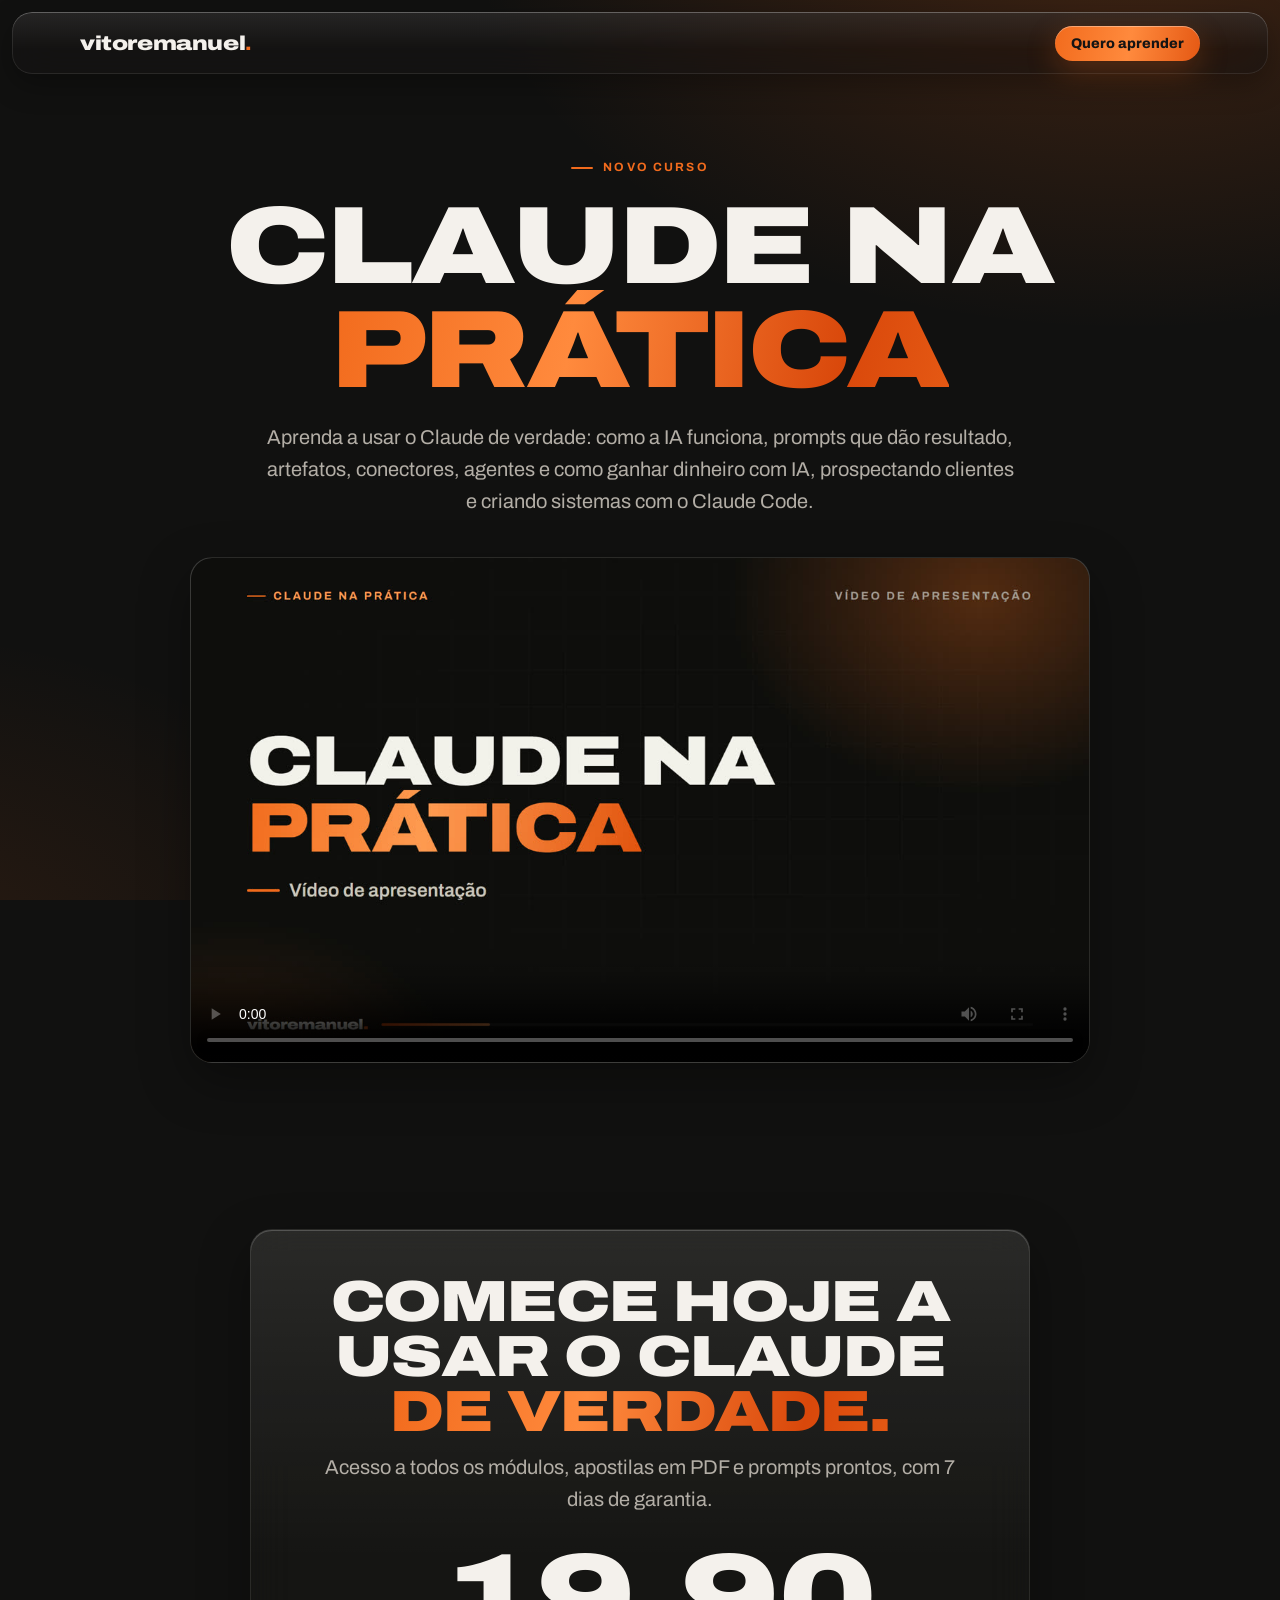
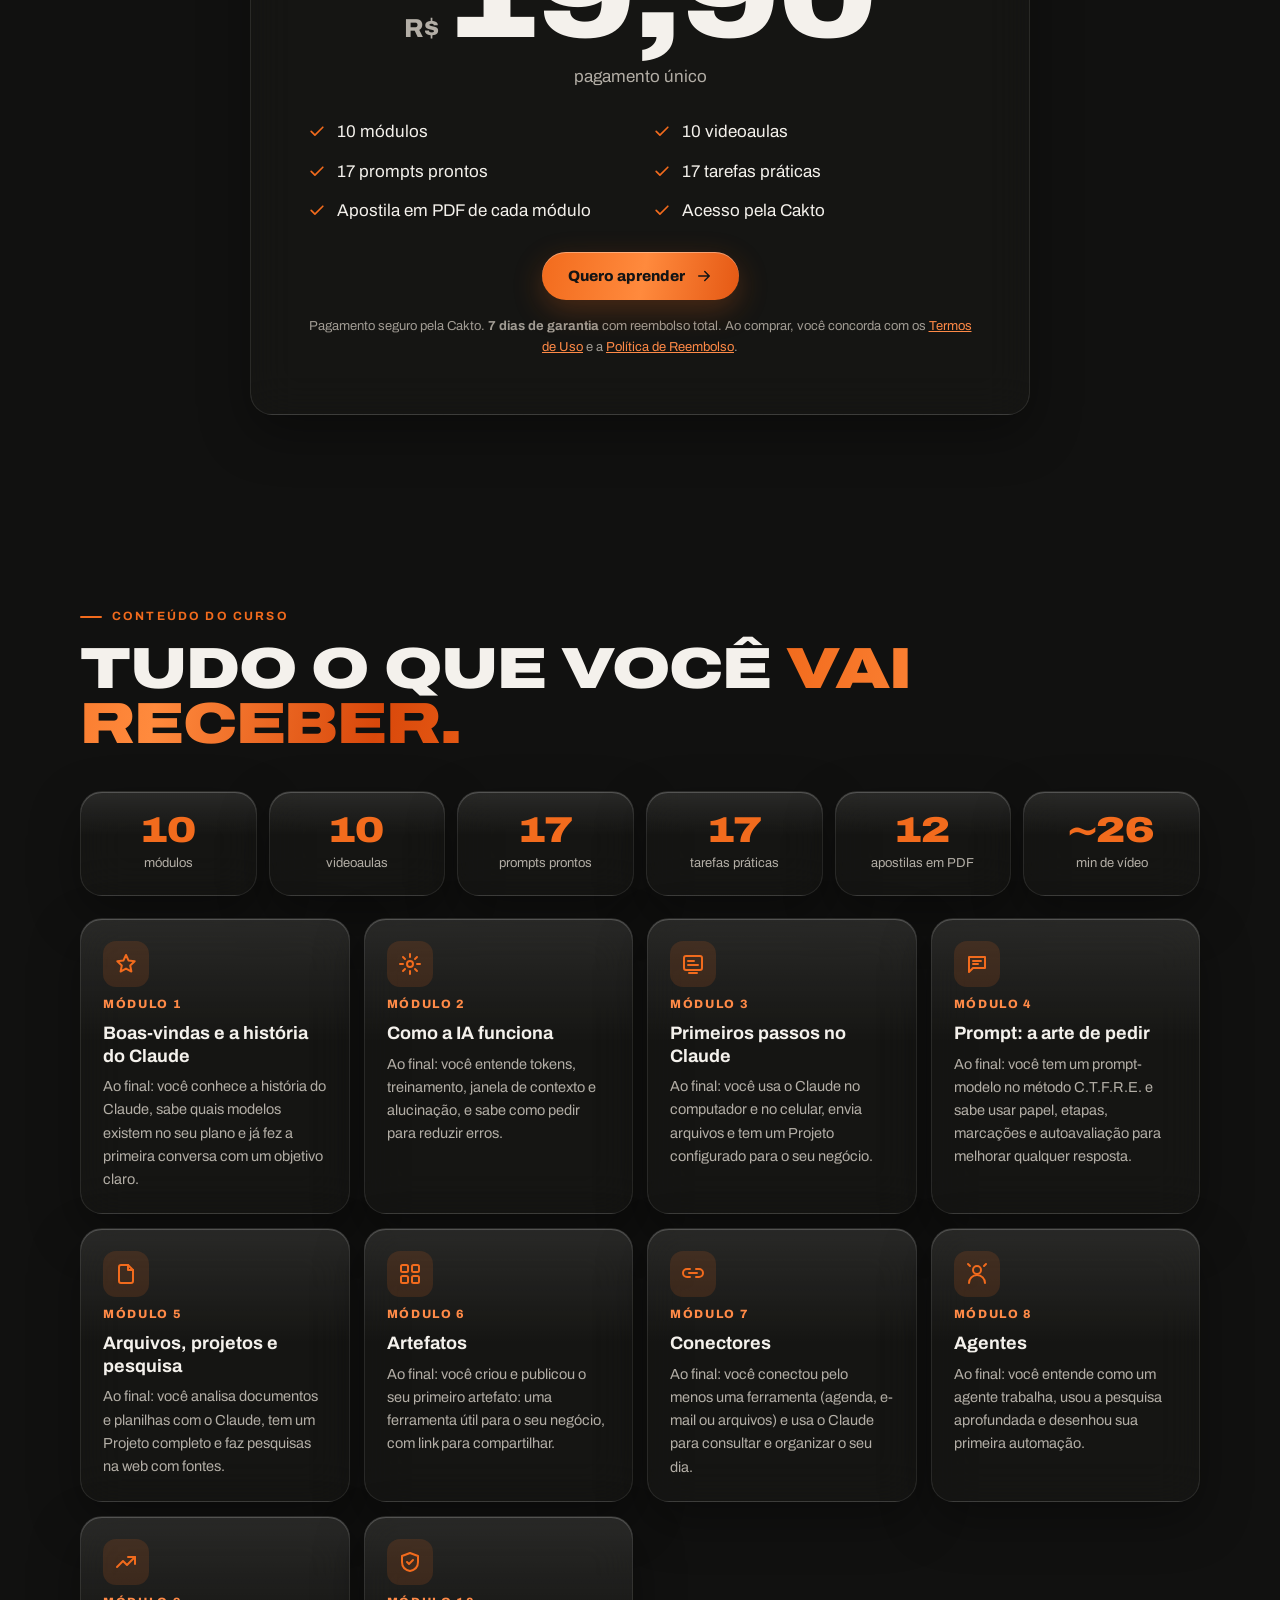
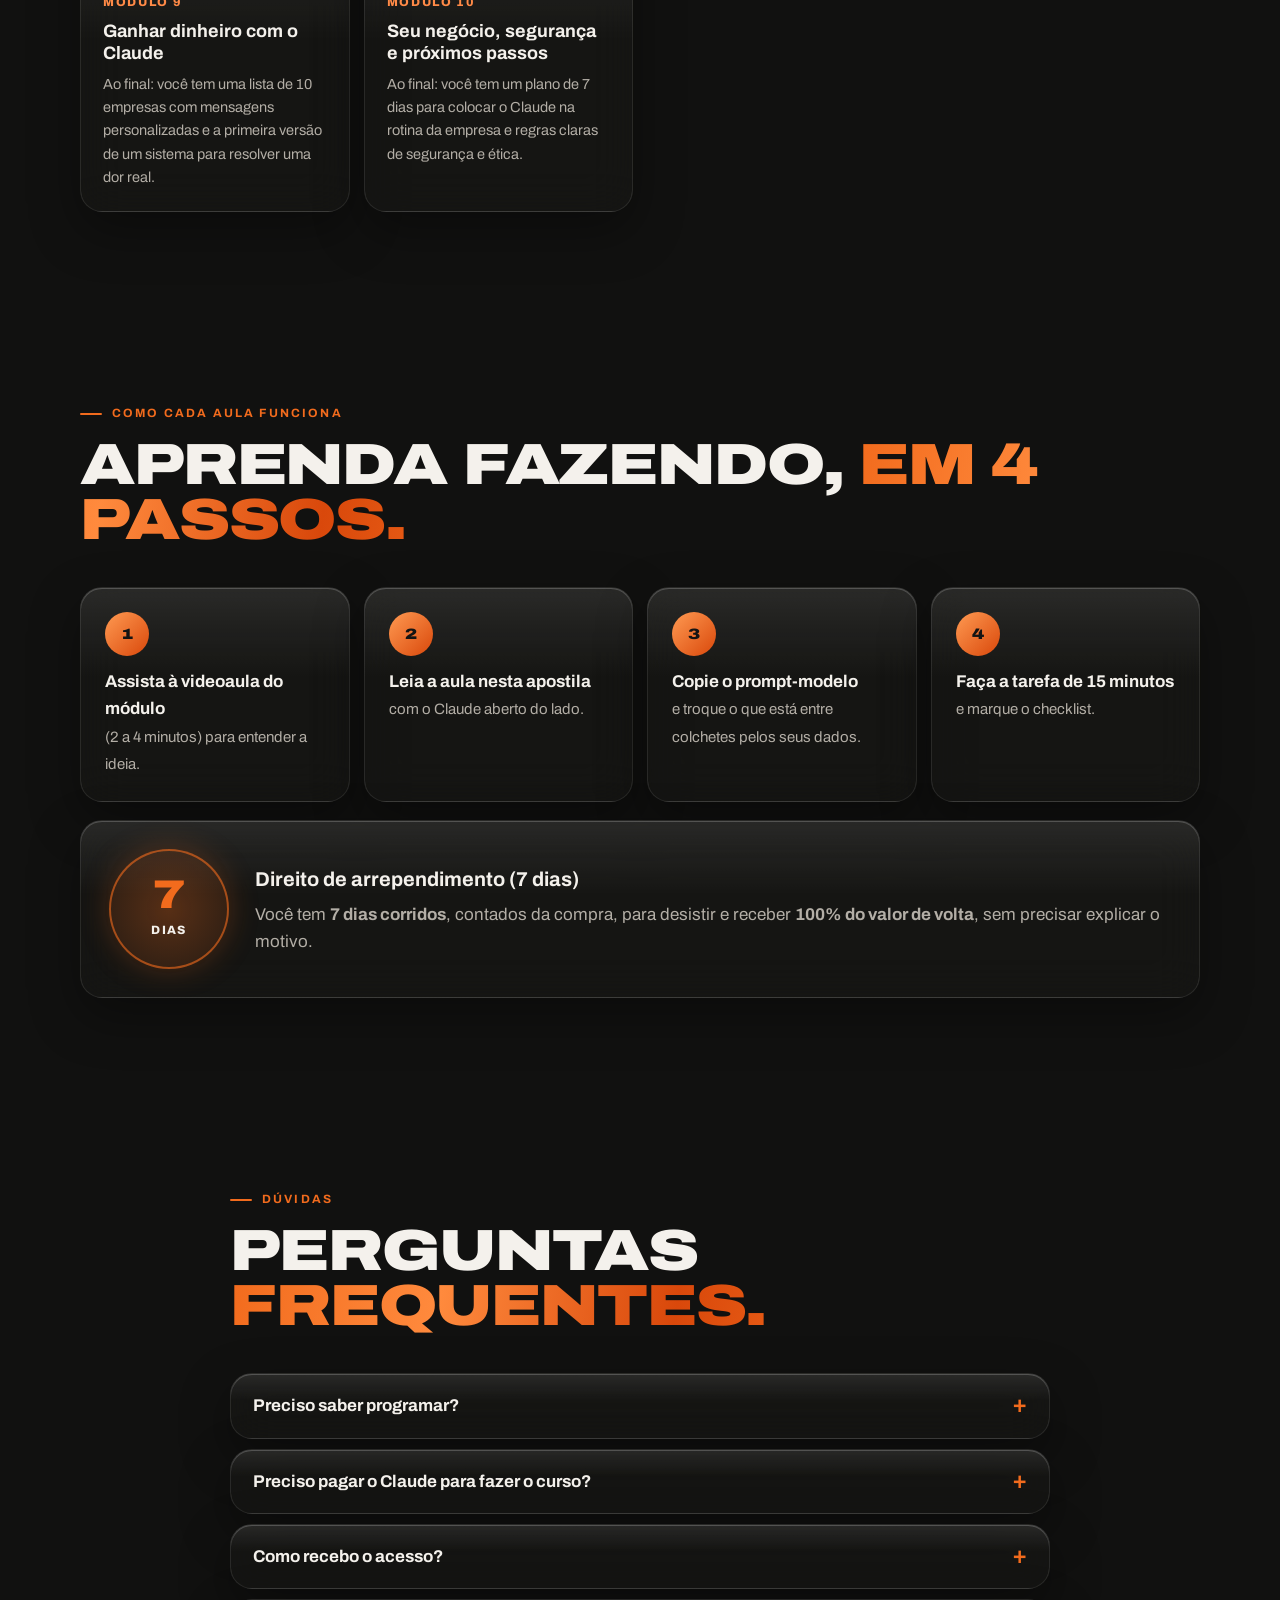
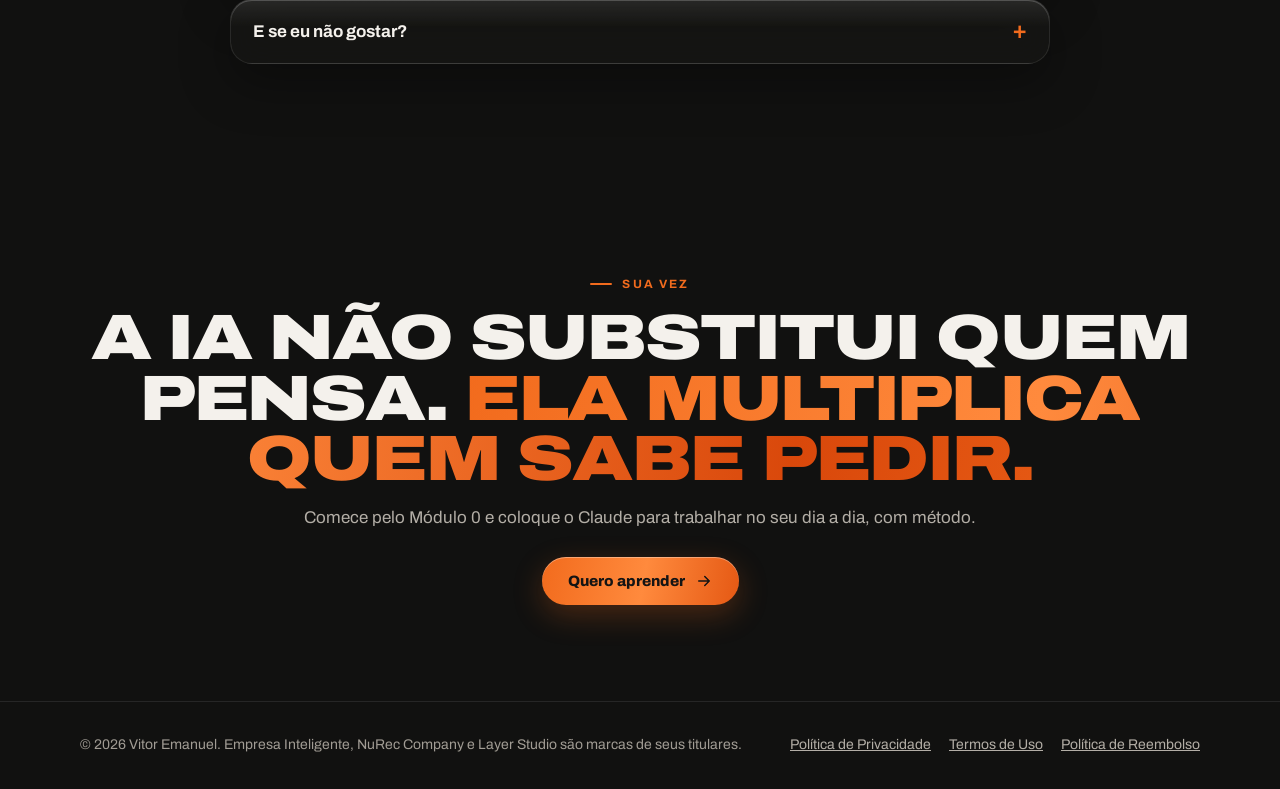
==== claude-na-pratica/index.html @ b2a2d9f1 "Publica o curso Co-Authored-By: Claude Opus 5.5 <noreply@anthropic.com>" ====
<!doctype html><html lang="pt-BR"><head><meta charset="utf-8"><meta name="viewport" content="width=device-width,initial-scale=1,viewport-fit=cover">
<title>Claude na Prática · Vitor Emanuel</title><meta name="description" content="Aprenda a usar o Claude de verdade: como a IA funciona, prompts que dão resultado, artefatos, conectores, agentes e como ganhar dinheiro com IA, prospectando clientes e criando sistemas com o Claude Code."><meta name="theme-color" content="#111110">
<style>
@font-face{font-family:Archivo;font-style:normal;font-display:swap;font-weight:100 900;font-stretch:62% 125%;src:url(../fonts/archivo-latin-standard-normal.woff2) format('woff2-variations')}
@font-face{font-family:Archivo;font-style:normal;font-display:swap;font-weight:100 900;font-stretch:62% 125%;src:url(../fonts/archivo-latin-ext-standard-normal.woff2) format('woff2-variations');unicode-range:U+0100-024F}
:root{--bg:#111110;--txt:#f4f1ec;--mut:#b3aea6;--dim:#a19c94;--acc:#f26b1d;--acc-2:#ff8a47;--acc-soft:rgba(242,107,29,.14);
  --glass:rgba(28,27,26,.46);--glass-brd:rgba(255,255,255,.09);--glass-edge:rgba(255,255,255,.2);--glass-shine:rgba(255,255,255,.09);--ease:cubic-bezier(.2,.75,.2,1)}
*{box-sizing:border-box}
html{scroll-behavior:smooth;scroll-padding-top:90px}
body{margin:0;background:radial-gradient(1100px 700px at 88% -10%,rgba(242,107,29,.22),transparent 60%),radial-gradient(900px 600px at -10% 110%,rgba(242,107,29,.12),transparent 60%),var(--bg);background-attachment:fixed;color:var(--txt);font-family:Archivo,system-ui,sans-serif;font-size:17px;line-height:1.6;-webkit-font-smoothing:antialiased;overflow-x:hidden}
a{color:inherit}img{max-width:100%;display:block}
:focus-visible{outline:3px solid #ffb37a;outline-offset:3px;border-radius:8px}
.wrap{max-width:1160px;margin:0 auto;padding:0 20px}
.eyebrow{font-size:12px;letter-spacing:.18em;text-transform:uppercase;color:var(--acc);font-weight:700;display:inline-flex;align-items:center;gap:10px}
.eyebrow::before{content:"";width:22px;height:2px;background:var(--acc);border-radius:2px}
.h{font-stretch:125%;font-weight:900;text-transform:uppercase;letter-spacing:-.02em;line-height:.95;margin:0}
.h2{font-size:clamp(30px,5.5vw,58px)}
.tag{background:linear-gradient(100deg,#f26b1d 0%,#ff8a3d 18%,#d9480b 38%,#f26b1d 55%,#ff9a52 72%,#e85a12 88%,#f26b1d 100%);background-size:220% 100%;-webkit-background-clip:text;background-clip:text;color:transparent;-webkit-text-fill-color:transparent;animation:gradTxt 5s linear infinite}
@keyframes gradTxt{to{background-position:-220% 50%}}
.lead{color:var(--mut);font-size:clamp(17px,2vw,20px);margin:0}
.glass{position:relative;background:linear-gradient(180deg,var(--glass-shine) 0%,rgba(255,255,255,0) 42%),var(--glass);-webkit-backdrop-filter:blur(22px) saturate(180%);backdrop-filter:blur(22px) saturate(180%);border:1px solid var(--glass-brd);box-shadow:inset 0 1px 0 var(--glass-edge),0 18px 50px rgba(0,0,0,.35);border-radius:22px}
.btn{position:relative;overflow:hidden;display:inline-flex;align-items:center;justify-content:center;gap:10px;border:0;border-radius:999px;padding:15px 26px;font:800 15px Archivo,sans-serif;text-decoration:none;cursor:pointer;transition:transform .25s var(--ease),box-shadow .25s,background .2s;white-space:nowrap;color:var(--txt)}
.btn svg{width:18px;height:18px}
.btn.pri{background:linear-gradient(100deg,#f26b1d,#ff8a3d 22%,#e2530f 45%,#f26b1d 60%,#ff9a52 80%,#f26b1d);background-size:240% 100%;animation:gradBtn 5s linear infinite;color:#141414;box-shadow:inset 0 1px 0 rgba(255,255,255,.35),0 10px 30px rgba(242,107,29,.25)}
@keyframes gradBtn{to{background-position:-240% 50%}}
.btn.pri:hover{transform:translateY(-2px);filter:brightness(1.08)}
.btn.sec{background:linear-gradient(180deg,rgba(255,255,255,.1),rgba(255,255,255,.02));box-shadow:inset 0 1px 0 var(--glass-edge),inset 0 0 0 1px var(--glass-brd)}
.btn.sec:hover{transform:translateY(-2px);background:rgba(242,107,29,.28)}
.btn.sm{padding:10px 16px;font-size:14px}
.preencher{display:inline-block;color:#141414;background:#ffc46b;font:800 12px Archivo,sans-serif;letter-spacing:.06em;padding:2px 8px;border-radius:6px;vertical-align:middle}
.marca{font-stretch:125%;font-weight:900;font-size:20px;letter-spacing:-.02em;text-decoration:none}.marca b{color:var(--acc)}
.topo{position:fixed;inset:12px 12px auto 12px;z-index:50;border-radius:20px;background:linear-gradient(180deg,rgba(255,255,255,.08),rgba(255,255,255,0) 60%),rgba(22,21,20,.6);-webkit-backdrop-filter:blur(22px) saturate(180%);backdrop-filter:blur(22px) saturate(180%);box-shadow:inset 0 1px 0 var(--glass-edge),inset 0 0 0 1px var(--glass-brd),0 10px 30px rgba(0,0,0,.3)}
.topo .wrap{display:flex;align-items:center;justify-content:space-between;gap:16px;height:62px}
.topo .wrap>.btn{flex:none;white-space:nowrap}
section{padding:96px 0}
.sec-hd{display:flex;flex-direction:column;gap:14px;margin-bottom:40px}
footer{border-top:1px solid var(--glass-brd);padding:32px 0;color:var(--dim);font-size:14px}
footer .wrap{display:flex;flex-wrap:wrap;gap:10px 22px;justify-content:space-between}
footer nav{display:flex;flex-wrap:wrap;gap:6px 18px}footer a{color:var(--mut)}
@media (prefers-reduced-motion:reduce){.tag,.btn.pri{animation:none}html{scroll-behavior:auto}}

.abertura{padding:150px 0 70px;text-align:center}
.abertura .h{font-size:clamp(46px,9vw,110px);margin:16px 0 18px}
.abertura .lead{max-width:760px;margin:0 auto}
.video{margin:40px auto 0;max-width:900px;aspect-ratio:16/9;border-radius:22px;overflow:hidden;display:grid;place-items:center;text-align:center;color:var(--mut)}
.video img{position:absolute;inset:0;width:100%;height:100%;object-fit:cover;opacity:.35}
.video .v-in{position:relative;display:grid;gap:10px;justify-items:center}
.play{width:78px;height:78px;border-radius:50%;display:grid;place-items:center;background:rgba(255,255,255,.14);box-shadow:inset 0 1px 0 rgba(255,255,255,.35)}
.play svg{width:30px;height:30px;margin-left:4px}
.preco{text-align:center}
.preco .box{max-width:780px;margin:0 auto;padding:44px clamp(20px,5vw,56px)}
.valor{display:flex;justify-content:center;align-items:baseline;gap:10px;margin:22px 0 6px}
.valor .un{font-size:26px;font-weight:800;color:var(--mut)}
.valor .n{font-stretch:125%;font-weight:900;font-size:clamp(70px,13vw,120px);line-height:1}
.cond{color:var(--mut)}
.benef{list-style:none;padding:0;margin:28px 0;display:grid;grid-template-columns:1fr 1fr;gap:12px 24px;text-align:left}
.benef li{display:flex;gap:10px;align-items:flex-start}.benef svg{width:20px;height:20px;color:var(--acc);flex:none;margin-top:3px}
.miudas{font-size:13px;color:var(--dim);margin-top:16px}.miudas a{color:var(--acc-2)}
.nums{display:grid;grid-template-columns:repeat(6,1fr);gap:12px;margin-bottom:22px}
.num{padding:20px 16px;text-align:center}.num b{display:block;font-stretch:125%;font-weight:900;font-size:36px;color:var(--acc);line-height:1}.num span{font-size:13px;color:var(--mut)}
.mods{display:grid;grid-template-columns:repeat(auto-fill,minmax(260px,1fr));gap:14px}
.mod{padding:22px;display:flex;flex-direction:column;gap:8px;transition:transform .4s var(--ease),border-color .3s,background .3s}
.mod:hover{transform:translateY(-5px);border-color:rgba(242,107,29,.55);background:linear-gradient(180deg,rgba(255,255,255,.1),rgba(255,255,255,0) 42%),rgba(242,107,29,.18)}
.mod .ic{width:46px;height:46px;border-radius:13px;background:var(--acc-soft);color:var(--acc);display:grid;place-items:center}.mod .ic svg{width:24px;height:24px}
.mod .nm{font-size:12px;font-weight:800;letter-spacing:.14em;color:var(--acc-2);text-transform:uppercase}
.mod h3{margin:0;font-size:18px;line-height:1.25}.mod p{margin:0;color:var(--mut);font-size:14.5px}
.passos{display:grid;grid-template-columns:repeat(4,1fr);gap:14px}
.passo{padding:24px}.passo .n{width:44px;height:44px;border-radius:50%;display:grid;place-items:center;font-stretch:125%;font-weight:900;color:#141414;background:linear-gradient(135deg,#ff9a52,#d9480b);margin-bottom:12px}
.passo b{display:block}.passo span{color:var(--mut);font-size:15px}
.garantia{display:flex;gap:26px;align-items:center;margin-top:18px;padding:28px}
.selo{flex:none;width:120px;height:120px;border-radius:50%;display:grid;place-items:center;text-align:center;background:radial-gradient(circle,rgba(242,107,29,.3),rgba(242,107,29,.08));box-shadow:inset 0 0 0 2px rgba(242,107,29,.6),0 0 30px rgba(242,107,29,.25)}
.selo b{display:block;font-stretch:125%;font-weight:900;font-size:40px;line-height:1;color:var(--acc)}.selo span{font-size:12px;font-weight:800;letter-spacing:.12em;text-transform:uppercase}
.garantia h3{margin:0 0 6px;font-size:20px}.garantia p{margin:0;color:var(--mut)}
details{padding:0 22px;border-radius:16px;margin-bottom:10px}
summary{cursor:pointer;list-style:none;padding:18px 0;font-weight:700;display:flex;justify-content:space-between;gap:16px}summary::-webkit-details-marker{display:none}
summary::after{content:"+";color:var(--acc);font-size:24px;line-height:1;transition:transform .3s}details[open] summary::after{transform:rotate(45deg)}
details p{margin:0 0 18px;color:var(--mut)}
.final{text-align:center}.final .h{font-size:clamp(34px,6vw,64px);margin:14px 0}.final p{color:var(--mut);margin:0 0 26px}
.barra-cel{position:fixed;left:10px;right:10px;bottom:calc(10px + env(safe-area-inset-bottom));z-index:60;display:none;align-items:center;justify-content:space-between;gap:12px;padding:10px 10px 10px 18px;border-radius:18px;transform:translateY(140%);transition:transform .35s var(--ease)}
.barra-cel.on{transform:none}.barra-cel b{font-stretch:125%;font-weight:900;font-size:22px}.barra-cel small{color:var(--mut);display:block;font-size:12px}
@media (max-width:900px){.nums{grid-template-columns:repeat(3,1fr)}.passos{grid-template-columns:1fr 1fr}}
@media (max-width:640px){section{padding:72px 0}.benef{grid-template-columns:1fr}.nums{grid-template-columns:1fr 1fr}.passos{grid-template-columns:1fr}.garantia{flex-direction:column;text-align:center}.barra-cel{display:flex}.topo .btn{padding:9px 14px;font-size:13px}}
</style></head><body>
<header class="topo"><div class="wrap"><a class="marca" href="#">vitoremanuel<b>.</b></a><a class="btn pri sm" href="#preco">Quero aprender</a></div></header>
<main>
<section class="abertura"><div class="wrap">
  <span class="eyebrow">Novo curso</span>
  <h1 class="h">Claude na <span class="tag">Prática</span></h1>
  <p class="lead">Aprenda a usar o Claude de verdade: como a IA funciona, prompts que dão resultado, artefatos, conectores, agentes e como ganhar dinheiro com IA, prospectando clientes e criando sistemas com o Claude Code.</p>
  <div class="video glass"><video controls playsinline preload="metadata" poster="apresentacao.jpg" src="apresentacao.mp4" style="position:absolute;inset:0;width:100%;height:100%;object-fit:cover;background:#000"></video></div>
</div></section>

<section class="preco" id="preco"><div class="wrap"><div class="box glass">
  <h2 class="h h2">Comece hoje a usar o Claude <span class="tag">de verdade.</span></h2>
  <p class="lead" style="margin-top:12px">Acesso a todos os módulos, apostilas em PDF e prompts prontos, com 7 dias de garantia.</p>
  <div class="valor"><span class="un">R$</span><span class="n">19,90</span></div>
  <div class="cond">pagamento único</div>
  <ul class="benef"><li><svg  viewBox="0 0 24 24" fill="none" stroke="currentColor" stroke-width="2" stroke-linecap="round" stroke-linejoin="round" aria-hidden="true"><path d="M5 12.5l4.5 4.5L19 7.5"/></svg><span>10 módulos</span></li><li><svg  viewBox="0 0 24 24" fill="none" stroke="currentColor" stroke-width="2" stroke-linecap="round" stroke-linejoin="round" aria-hidden="true"><path d="M5 12.5l4.5 4.5L19 7.5"/></svg><span>10 videoaulas</span></li><li><svg  viewBox="0 0 24 24" fill="none" stroke="currentColor" stroke-width="2" stroke-linecap="round" stroke-linejoin="round" aria-hidden="true"><path d="M5 12.5l4.5 4.5L19 7.5"/></svg><span>17 prompts prontos</span></li><li><svg  viewBox="0 0 24 24" fill="none" stroke="currentColor" stroke-width="2" stroke-linecap="round" stroke-linejoin="round" aria-hidden="true"><path d="M5 12.5l4.5 4.5L19 7.5"/></svg><span>17 tarefas práticas</span></li><li><svg  viewBox="0 0 24 24" fill="none" stroke="currentColor" stroke-width="2" stroke-linecap="round" stroke-linejoin="round" aria-hidden="true"><path d="M5 12.5l4.5 4.5L19 7.5"/></svg><span>Apostila em PDF de cada módulo</span></li><li><svg  viewBox="0 0 24 24" fill="none" stroke="currentColor" stroke-width="2" stroke-linecap="round" stroke-linejoin="round" aria-hidden="true"><path d="M5 12.5l4.5 4.5L19 7.5"/></svg><span>Acesso pela Cakto</span></li></ul>
  <a class="btn pri" href="#preco">Quero aprender <svg  viewBox="0 0 24 24" fill="none" stroke="currentColor" stroke-width="2" stroke-linecap="round" stroke-linejoin="round" aria-hidden="true"><path d="M5 12h14M13 6l6 6-6 6"/></svg></a>
  <p class="miudas">Pagamento seguro pela Cakto. <strong>7 dias de garantia</strong> com reembolso total. Ao comprar, você concorda com os <a href="../termos.html">Termos de Uso</a> e a <a href="../reembolso.html">Política de Reembolso</a>.</p>
</div></div></section>

<section id="conteudo"><div class="wrap">
  <div class="sec-hd"><span class="eyebrow">Conteúdo do curso</span><h2 class="h h2">Tudo o que você <span class="tag">vai receber.</span></h2></div>
  <div class="nums"><div class="num glass"><b>10</b><span>módulos</span></div><div class="num glass"><b>10</b><span>videoaulas</span></div><div class="num glass"><b>17</b><span>prompts prontos</span></div><div class="num glass"><b>17</b><span>tarefas práticas</span></div><div class="num glass"><b>12</b><span>apostilas em PDF</span></div><div class="num glass"><b>~26</b><span>min de vídeo</span></div></div>
  <div class="mods"><article class="mod glass"><span class="ic"><svg  viewBox="0 0 24 24" fill="none" stroke="currentColor" stroke-width="2" stroke-linecap="round" stroke-linejoin="round" aria-hidden="true"><path d="M12 3l2.6 5.6 6.1.7-4.5 4.2 1.2 6L12 16.6 6.6 19.5l1.2-6L3.3 9.3l6.1-.7z"/></svg></span><span class="nm">Módulo 1</span><h3>Boas-vindas e a história do Claude</h3><p>Ao final: você conhece a história do Claude, sabe quais modelos existem no seu plano e já fez a primeira conversa com um objetivo claro.</p></article><article class="mod glass"><span class="ic"><svg  viewBox="0 0 24 24" fill="none" stroke="currentColor" stroke-width="2" stroke-linecap="round" stroke-linejoin="round" aria-hidden="true"><circle cx="12" cy="12" r="3"/><path d="M12 2v3M12 19v3M2 12h3M19 12h3M5 5l2 2M17 17l2 2M5 19l2-2M17 7l2-2"/></svg></span><span class="nm">Módulo 2</span><h3>Como a IA funciona</h3><p>Ao final: você entende tokens, treinamento, janela de contexto e alucinação, e sabe como pedir para reduzir erros.</p></article><article class="mod glass"><span class="ic"><svg  viewBox="0 0 24 24" fill="none" stroke="currentColor" stroke-width="2" stroke-linecap="round" stroke-linejoin="round" aria-hidden="true"><rect x="3" y="4" width="18" height="14" rx="2"/><path d="M8 21h8M7 9h6M7 13h10"/></svg></span><span class="nm">Módulo 3</span><h3>Primeiros passos no Claude</h3><p>Ao final: você usa o Claude no computador e no celular, envia arquivos e tem um Projeto configurado para o seu negócio.</p></article><article class="mod glass"><span class="ic"><svg  viewBox="0 0 24 24" fill="none" stroke="currentColor" stroke-width="2" stroke-linecap="round" stroke-linejoin="round" aria-hidden="true"><path d="M4 5h16v11H8l-4 4z"/><path d="M8 9h8M8 12h5"/></svg></span><span class="nm">Módulo 4</span><h3>Prompt: a arte de pedir</h3><p>Ao final: você tem um prompt-modelo no método C.T.F.R.E. e sabe usar papel, etapas, marcações e autoavaliação para melhorar qualquer resposta.</p></article><article class="mod glass"><span class="ic"><svg  viewBox="0 0 24 24" fill="none" stroke="currentColor" stroke-width="2" stroke-linecap="round" stroke-linejoin="round" aria-hidden="true"><path d="M14 3H7a2 2 0 0 0-2 2v14a2 2 0 0 0 2 2h10a2 2 0 0 0 2-2V8z"/><path d="M14 3v5h5"/></svg></span><span class="nm">Módulo 5</span><h3>Arquivos, projetos e pesquisa</h3><p>Ao final: você analisa documentos e planilhas com o Claude, tem um Projeto completo e faz pesquisas na web com fontes.</p></article><article class="mod glass"><span class="ic"><svg  viewBox="0 0 24 24" fill="none" stroke="currentColor" stroke-width="2" stroke-linecap="round" stroke-linejoin="round" aria-hidden="true"><rect x="3" y="3" width="7" height="7" rx="1.5"/><rect x="14" y="3" width="7" height="7" rx="1.5"/><rect x="3" y="14" width="7" height="7" rx="1.5"/><rect x="14" y="14" width="7" height="7" rx="1.5"/></svg></span><span class="nm">Módulo 6</span><h3>Artefatos</h3><p>Ao final: você criou e publicou o seu primeiro artefato: uma ferramenta útil para o seu negócio, com link para compartilhar.</p></article><article class="mod glass"><span class="ic"><svg  viewBox="0 0 24 24" fill="none" stroke="currentColor" stroke-width="2" stroke-linecap="round" stroke-linejoin="round" aria-hidden="true"><path d="M9 7H6a4 4 0 0 0 0 8h3M15 7h3a4 4 0 0 1 0 8h-3M8 11h8"/></svg></span><span class="nm">Módulo 7</span><h3>Conectores</h3><p>Ao final: você conectou pelo menos uma ferramenta (agenda, e-mail ou arquivos) e usa o Claude para consultar e organizar o seu dia.</p></article><article class="mod glass"><span class="ic"><svg  viewBox="0 0 24 24" fill="none" stroke="currentColor" stroke-width="2" stroke-linecap="round" stroke-linejoin="round" aria-hidden="true"><circle cx="12" cy="8" r="4"/><path d="M4 21a8 8 0 0 1 16 0"/><path d="M19 4l2-2M5 4L3 2"/></svg></span><span class="nm">Módulo 8</span><h3>Agentes</h3><p>Ao final: você entende como um agente trabalha, usou a pesquisa aprofundada e desenhou sua primeira automação.</p></article><article class="mod glass"><span class="ic"><svg  viewBox="0 0 24 24" fill="none" stroke="currentColor" stroke-width="2" stroke-linecap="round" stroke-linejoin="round" aria-hidden="true"><path d="M3 17l6-6 4 4 8-8"/><path d="M14 7h7v7"/></svg></span><span class="nm">Módulo 9</span><h3>Ganhar dinheiro com o Claude</h3><p>Ao final: você tem uma lista de 10 empresas com mensagens personalizadas e a primeira versão de um sistema para resolver uma dor real.</p></article><article class="mod glass"><span class="ic"><svg  viewBox="0 0 24 24" fill="none" stroke="currentColor" stroke-width="2" stroke-linecap="round" stroke-linejoin="round" aria-hidden="true"><path d="M12 3l8 3v6c0 5-3.5 8-8 9-4.5-1-8-4-8-9V6z"/><path d="M9 12l2 2 4-4"/></svg></span><span class="nm">Módulo 10</span><h3>Seu negócio, segurança e próximos passos</h3><p>Ao final: você tem um plano de 7 dias para colocar o Claude na rotina da empresa e regras claras de segurança e ética.</p></article></div>
</div></section>

<section><div class="wrap">
  <div class="sec-hd"><span class="eyebrow">Como cada aula funciona</span><h2 class="h h2">Aprenda fazendo, <span class="tag">em 4 passos.</span></h2></div>
  <div class="passos"><div class="passo glass"><span class="n">1</span><b>Assista à videoaula do módulo</b><span>(2 a 4 minutos) para entender a ideia.</span></div><div class="passo glass"><span class="n">2</span><b>Leia a aula nesta apostila</b><span>com o Claude aberto do lado.</span></div><div class="passo glass"><span class="n">3</span><b>Copie o prompt-modelo</b><span>e troque o que está entre colchetes pelos seus dados.</span></div><div class="passo glass"><span class="n">4</span><b>Faça a tarefa de 15 minutos</b><span>e marque o checklist.</span></div></div>
  <div class="garantia glass"><div class="selo"><div><b>7</b><span>dias</span></div></div><div><h3>Direito de arrependimento (7 dias)</h3><p>Você tem <strong>7 dias corridos</strong>, contados da compra, para desistir e receber <strong>100% do valor de volta</strong>, sem precisar explicar o motivo.</p></div></div>
</div></section>

<section><div class="wrap" style="max-width:860px">
  <div class="sec-hd"><span class="eyebrow">Dúvidas</span><h2 class="h h2">Perguntas <span class="tag">frequentes.</span></h2></div>
  <details class="glass"><summary>Preciso saber programar?</summary><p>Não. O curso começa do zero. Os módulos de artefatos e de Claude Code mostram como criar páginas e sistemas conversando em português.</p></details><details class="glass"><summary>Preciso pagar o Claude para fazer o curso?</summary><p>O plano gratuito serve para começar. Alguns recursos, como conectores, agentes e o Claude Code, aparecem nos planos pagos, e o curso avisa quando for o caso.</p></details><details class="glass"><summary>Como recebo o acesso?</summary><p>O pagamento é feito na Cakto, com Pix ou cartão. Depois da confirmação, você recebe o acesso à área do aluno com as videoaulas e as apostilas em PDF.</p></details><details class="glass"><summary>E se eu não gostar?</summary><p>Você tem 7 dias corridos, contados da compra, para desistir e receber 100% do valor de volta, sem precisar explicar o motivo.</p></details>
</div></section>

<section class="final"><div class="wrap">
  <span class="eyebrow">Sua vez</span>
  <h2 class="h">A IA não substitui quem pensa. <span class="tag">Ela multiplica quem sabe pedir.</span></h2>
  <p>Comece pelo Módulo 0 e coloque o Claude para trabalhar no seu dia a dia, com método.</p>
  <a class="btn pri" href="#preco">Quero aprender <svg  viewBox="0 0 24 24" fill="none" stroke="currentColor" stroke-width="2" stroke-linecap="round" stroke-linejoin="round" aria-hidden="true"><path d="M5 12h14M13 6l6 6-6 6"/></svg></a>
</div></section>
</main>
<footer><div class="wrap"><span>© <span id="ano"></span> Vitor Emanuel. Empresa Inteligente, NuRec Company e Layer Studio são marcas de seus titulares.</span>
<nav><a href="../privacidade.html">Política de Privacidade</a><a href="../termos.html">Termos de Uso</a><a href="../reembolso.html">Política de Reembolso</a></nav></div></footer>
<div class="barra-cel glass" id="barraCel"><div><b>R$ 19,90</b><small>pagamento único</small></div><a class="btn pri sm" href="#preco">Quero aprender</a></div>
<script>
document.getElementById('ano').textContent=new Date().getFullYear();
const bc=document.getElementById('barraCel'),pr=document.getElementById('preco');
const vb=()=>bc.classList.toggle('on',pr.getBoundingClientRect().bottom<0);addEventListener('scroll',vb,{passive:true});vb();
</script></body></html>
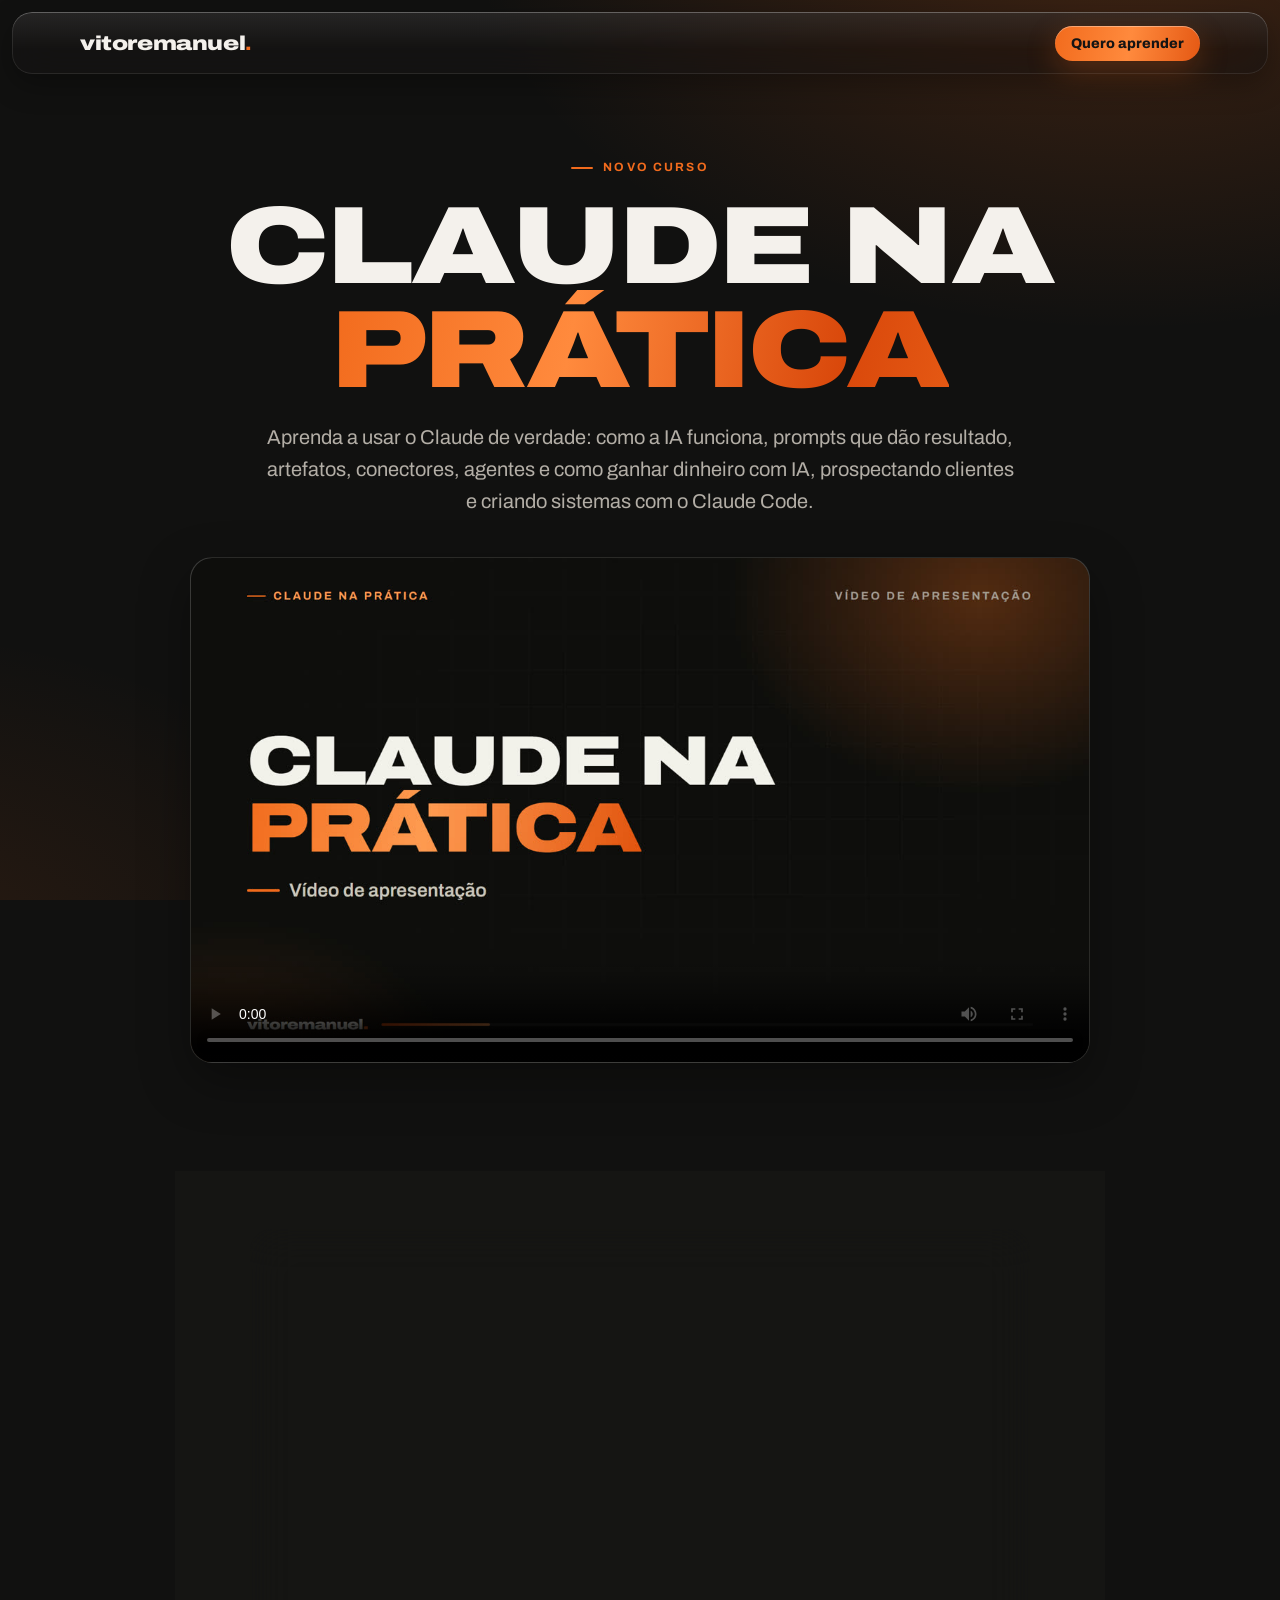
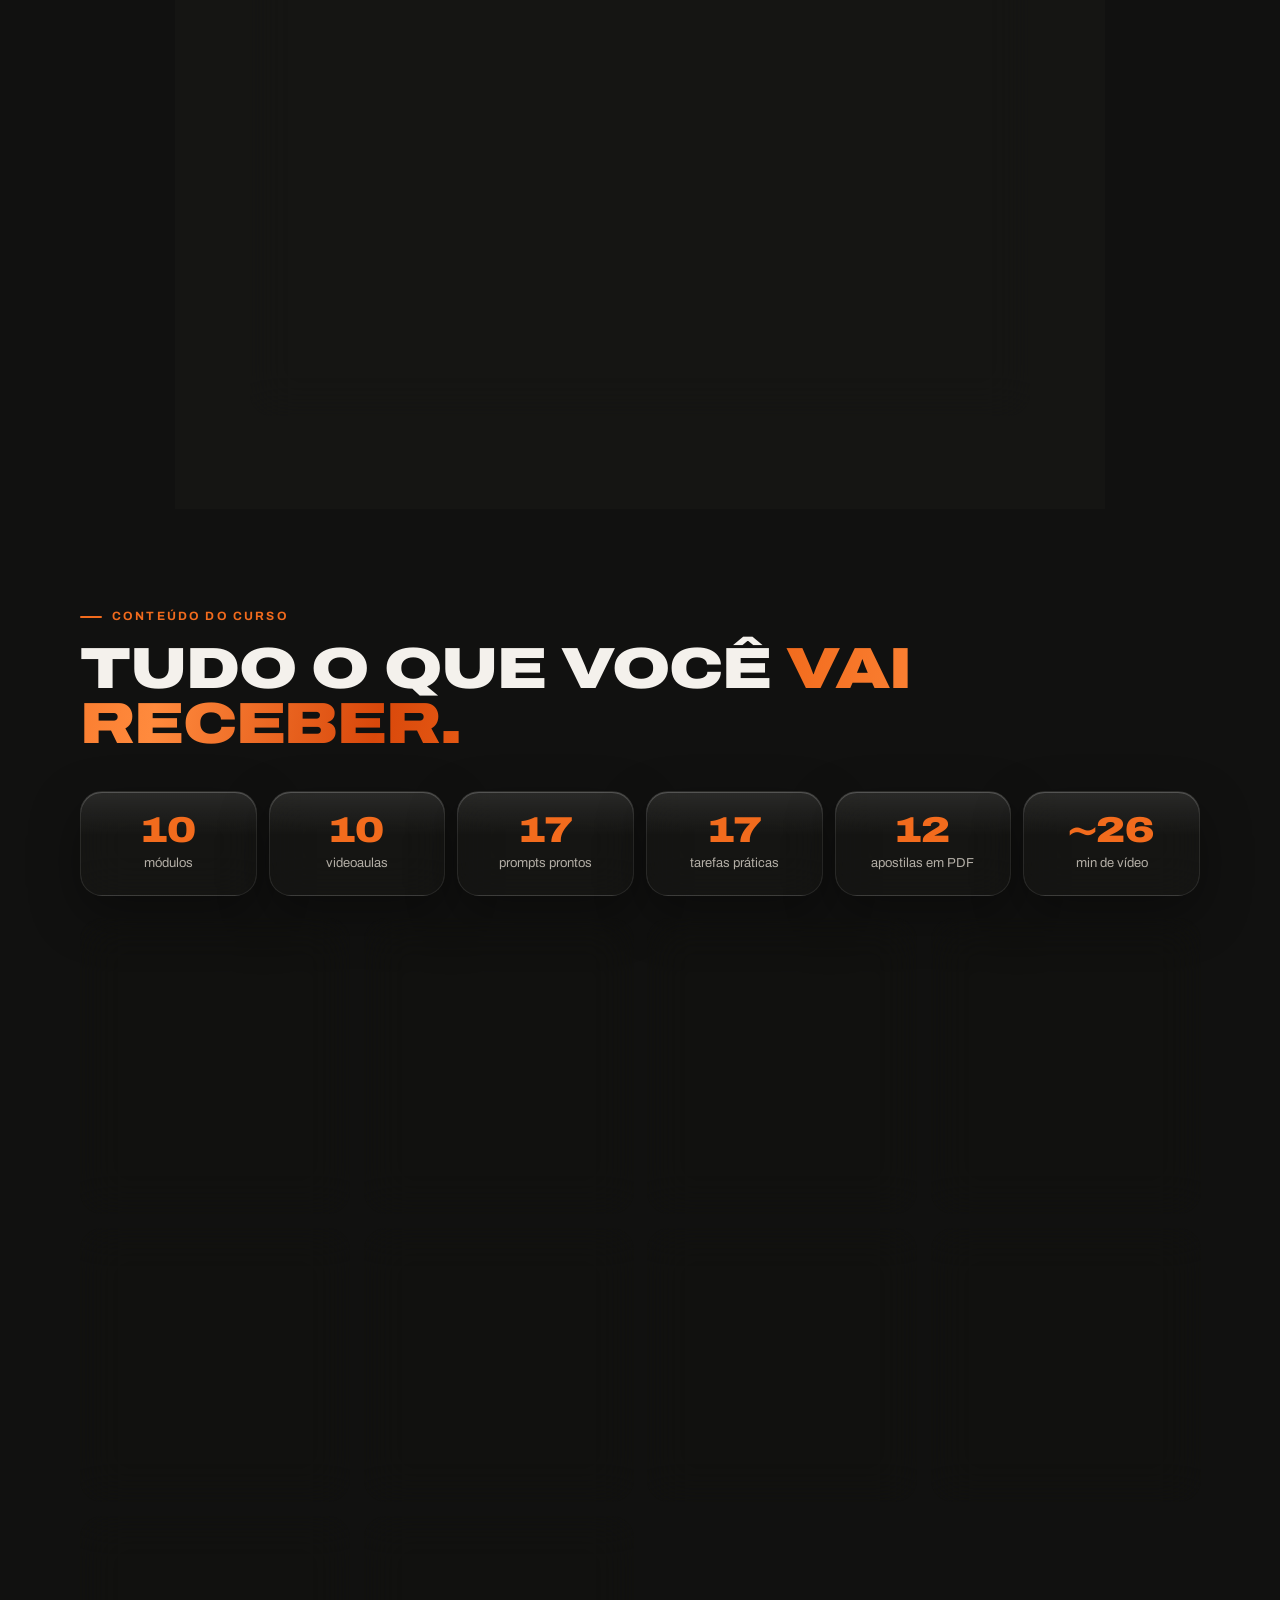
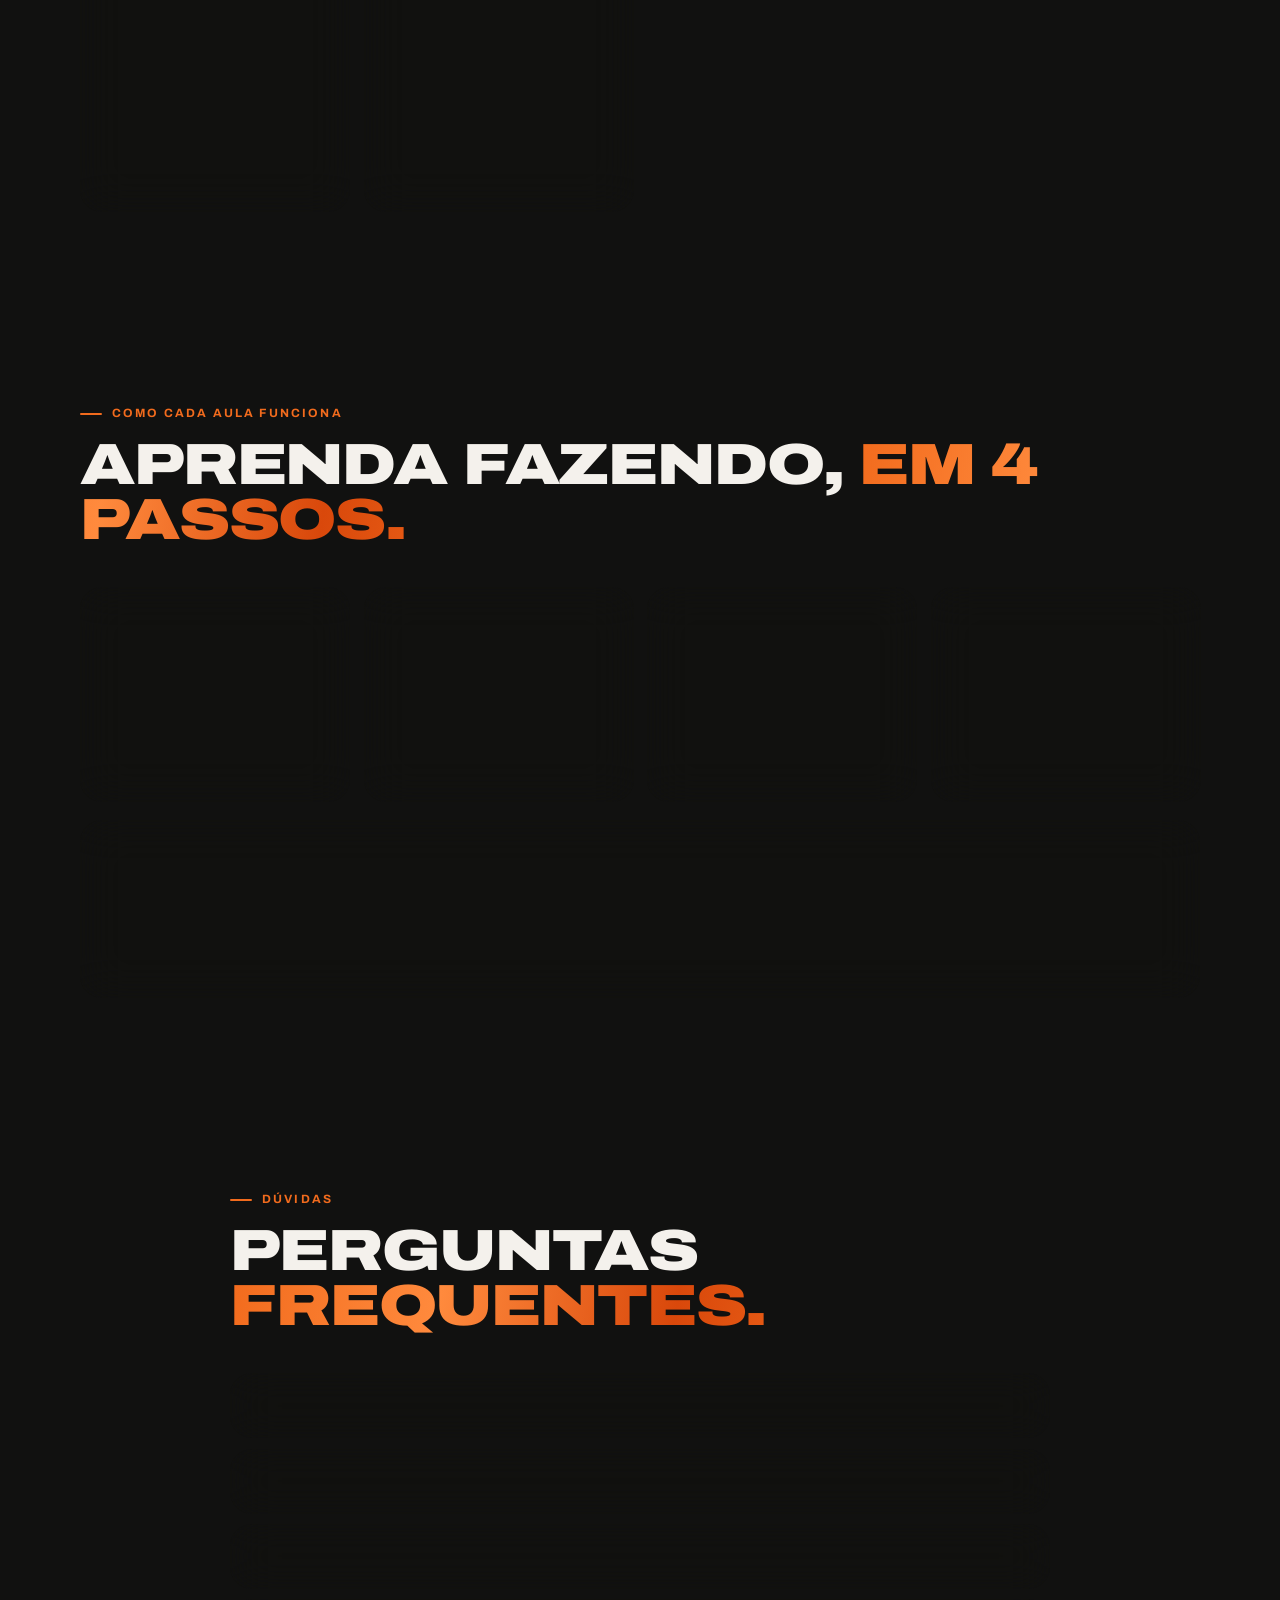
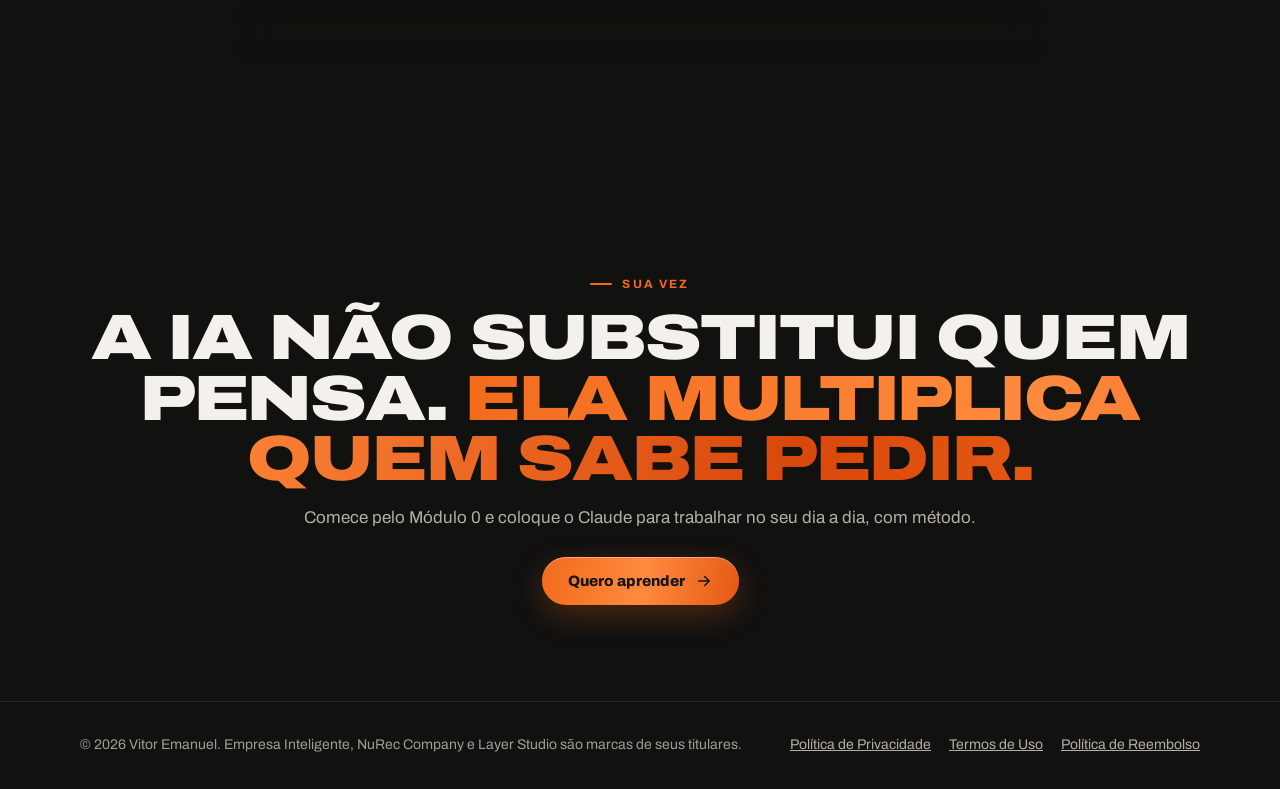
==== commit 5a50a579: "Publica o curso Co-Authored-By: Claude Opus 5.5 <noreply@anthropic.com>" ====
--- a/claude-na-pratica/index.html
+++ b/claude-na-pratica/index.html
@@ -81,7 +81,7 @@
 @media (max-width:900px){.nums{grid-template-columns:repeat(3,1fr)}.passos{grid-template-columns:1fr 1fr}}
 @media (max-width:640px){section{padding:72px 0}.benef{grid-template-columns:1fr}.nums{grid-template-columns:1fr 1fr}.passos{grid-template-columns:1fr}.garantia{flex-direction:column;text-align:center}.barra-cel{display:flex}.topo .btn{padding:9px 14px;font-size:13px}}
 </style></head><body>
-<header class="topo"><div class="wrap"><a class="marca" href="#">vitoremanuel<b>.</b></a><a class="btn pri sm" href="#preco">Quero aprender</a></div></header>
+<header class="topo"><div class="wrap"><a class="marca" href="#">vitoremanuel<b>.</b></a><a class="btn pri sm" href="https://pay.cakto.com.br/32dsh9c_1365590">Quero aprender</a></div></header>
 <main>
 <section class="abertura"><div class="wrap">
   <span class="eyebrow">Novo curso</span>
@@ -96,7 +96,7 @@
   <div class="valor"><span class="un">R$</span><span class="n">19,90</span></div>
   <div class="cond">pagamento único</div>
   <ul class="benef"><li><svg  viewBox="0 0 24 24" fill="none" stroke="currentColor" stroke-width="2" stroke-linecap="round" stroke-linejoin="round" aria-hidden="true"><path d="M5 12.5l4.5 4.5L19 7.5"/></svg><span>10 módulos</span></li><li><svg  viewBox="0 0 24 24" fill="none" stroke="currentColor" stroke-width="2" stroke-linecap="round" stroke-linejoin="round" aria-hidden="true"><path d="M5 12.5l4.5 4.5L19 7.5"/></svg><span>10 videoaulas</span></li><li><svg  viewBox="0 0 24 24" fill="none" stroke="currentColor" stroke-width="2" stroke-linecap="round" stroke-linejoin="round" aria-hidden="true"><path d="M5 12.5l4.5 4.5L19 7.5"/></svg><span>17 prompts prontos</span></li><li><svg  viewBox="0 0 24 24" fill="none" stroke="currentColor" stroke-width="2" stroke-linecap="round" stroke-linejoin="round" aria-hidden="true"><path d="M5 12.5l4.5 4.5L19 7.5"/></svg><span>17 tarefas práticas</span></li><li><svg  viewBox="0 0 24 24" fill="none" stroke="currentColor" stroke-width="2" stroke-linecap="round" stroke-linejoin="round" aria-hidden="true"><path d="M5 12.5l4.5 4.5L19 7.5"/></svg><span>Apostila em PDF de cada módulo</span></li><li><svg  viewBox="0 0 24 24" fill="none" stroke="currentColor" stroke-width="2" stroke-linecap="round" stroke-linejoin="round" aria-hidden="true"><path d="M5 12.5l4.5 4.5L19 7.5"/></svg><span>Acesso pela Cakto</span></li></ul>
-  <a class="btn pri" href="#preco">Quero aprender <svg  viewBox="0 0 24 24" fill="none" stroke="currentColor" stroke-width="2" stroke-linecap="round" stroke-linejoin="round" aria-hidden="true"><path d="M5 12h14M13 6l6 6-6 6"/></svg></a>
+  <a class="btn pri" href="https://pay.cakto.com.br/32dsh9c_1365590">Quero aprender <svg  viewBox="0 0 24 24" fill="none" stroke="currentColor" stroke-width="2" stroke-linecap="round" stroke-linejoin="round" aria-hidden="true"><path d="M5 12h14M13 6l6 6-6 6"/></svg></a>
   <p class="miudas">Pagamento seguro pela Cakto. <strong>7 dias de garantia</strong> com reembolso total. Ao comprar, você concorda com os <a href="../termos.html">Termos de Uso</a> e a <a href="../reembolso.html">Política de Reembolso</a>.</p>
 </div></div></section>
 
@@ -121,12 +121,12 @@
   <span class="eyebrow">Sua vez</span>
   <h2 class="h">A IA não substitui quem pensa. <span class="tag">Ela multiplica quem sabe pedir.</span></h2>
   <p>Comece pelo Módulo 0 e coloque o Claude para trabalhar no seu dia a dia, com método.</p>
-  <a class="btn pri" href="#preco">Quero aprender <svg  viewBox="0 0 24 24" fill="none" stroke="currentColor" stroke-width="2" stroke-linecap="round" stroke-linejoin="round" aria-hidden="true"><path d="M5 12h14M13 6l6 6-6 6"/></svg></a>
+  <a class="btn pri" href="https://pay.cakto.com.br/32dsh9c_1365590">Quero aprender <svg  viewBox="0 0 24 24" fill="none" stroke="currentColor" stroke-width="2" stroke-linecap="round" stroke-linejoin="round" aria-hidden="true"><path d="M5 12h14M13 6l6 6-6 6"/></svg></a>
 </div></section>
 </main>
 <footer><div class="wrap"><span>© <span id="ano"></span> Vitor Emanuel. Empresa Inteligente, NuRec Company e Layer Studio são marcas de seus titulares.</span>
 <nav><a href="../privacidade.html">Política de Privacidade</a><a href="../termos.html">Termos de Uso</a><a href="../reembolso.html">Política de Reembolso</a></nav></div></footer>
-<div class="barra-cel glass" id="barraCel"><div><b>R$ 19,90</b><small>pagamento único</small></div><a class="btn pri sm" href="#preco">Quero aprender</a></div>
+<div class="barra-cel glass" id="barraCel"><div><b>R$ 19,90</b><small>pagamento único</small></div><a class="btn pri sm" href="https://pay.cakto.com.br/32dsh9c_1365590">Quero aprender</a></div>
 <script>
 document.getElementById('ano').textContent=new Date().getFullYear();
 const bc=document.getElementById('barraCel'),pr=document.getElementById('preco');
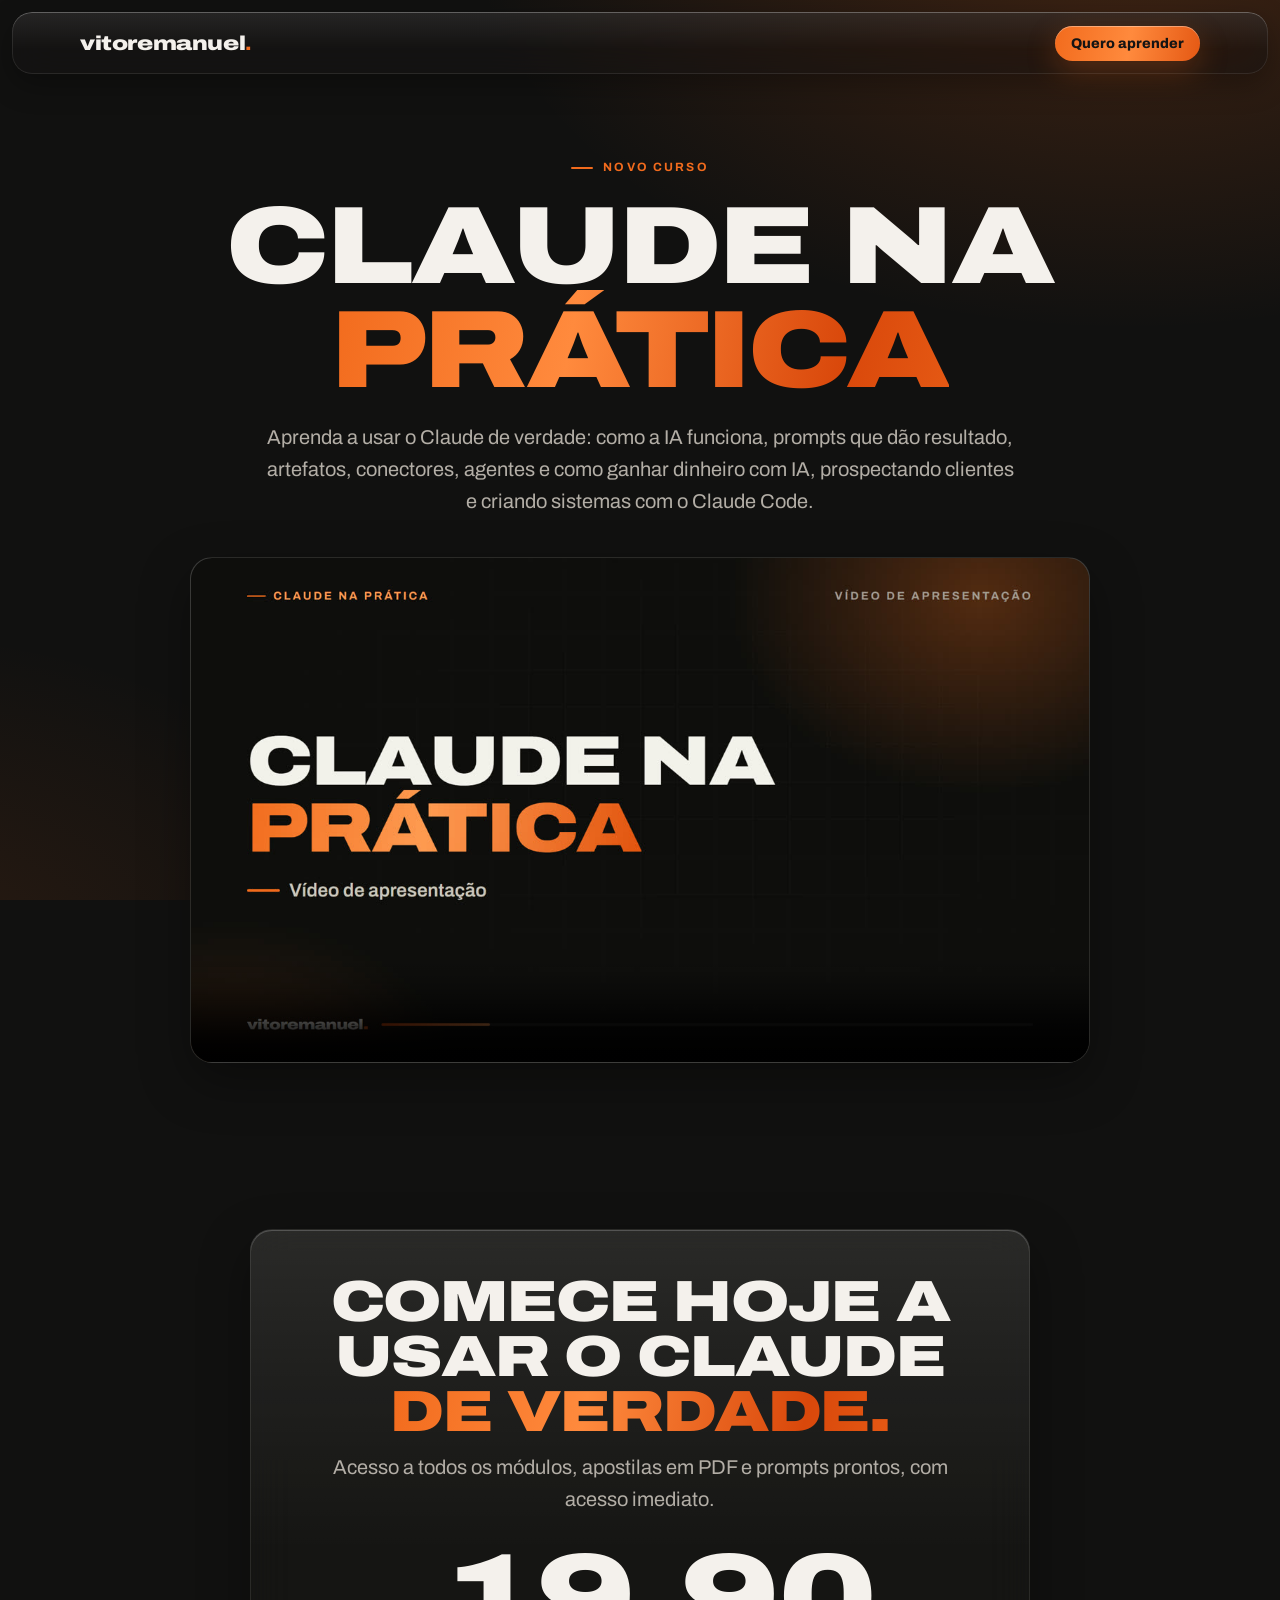
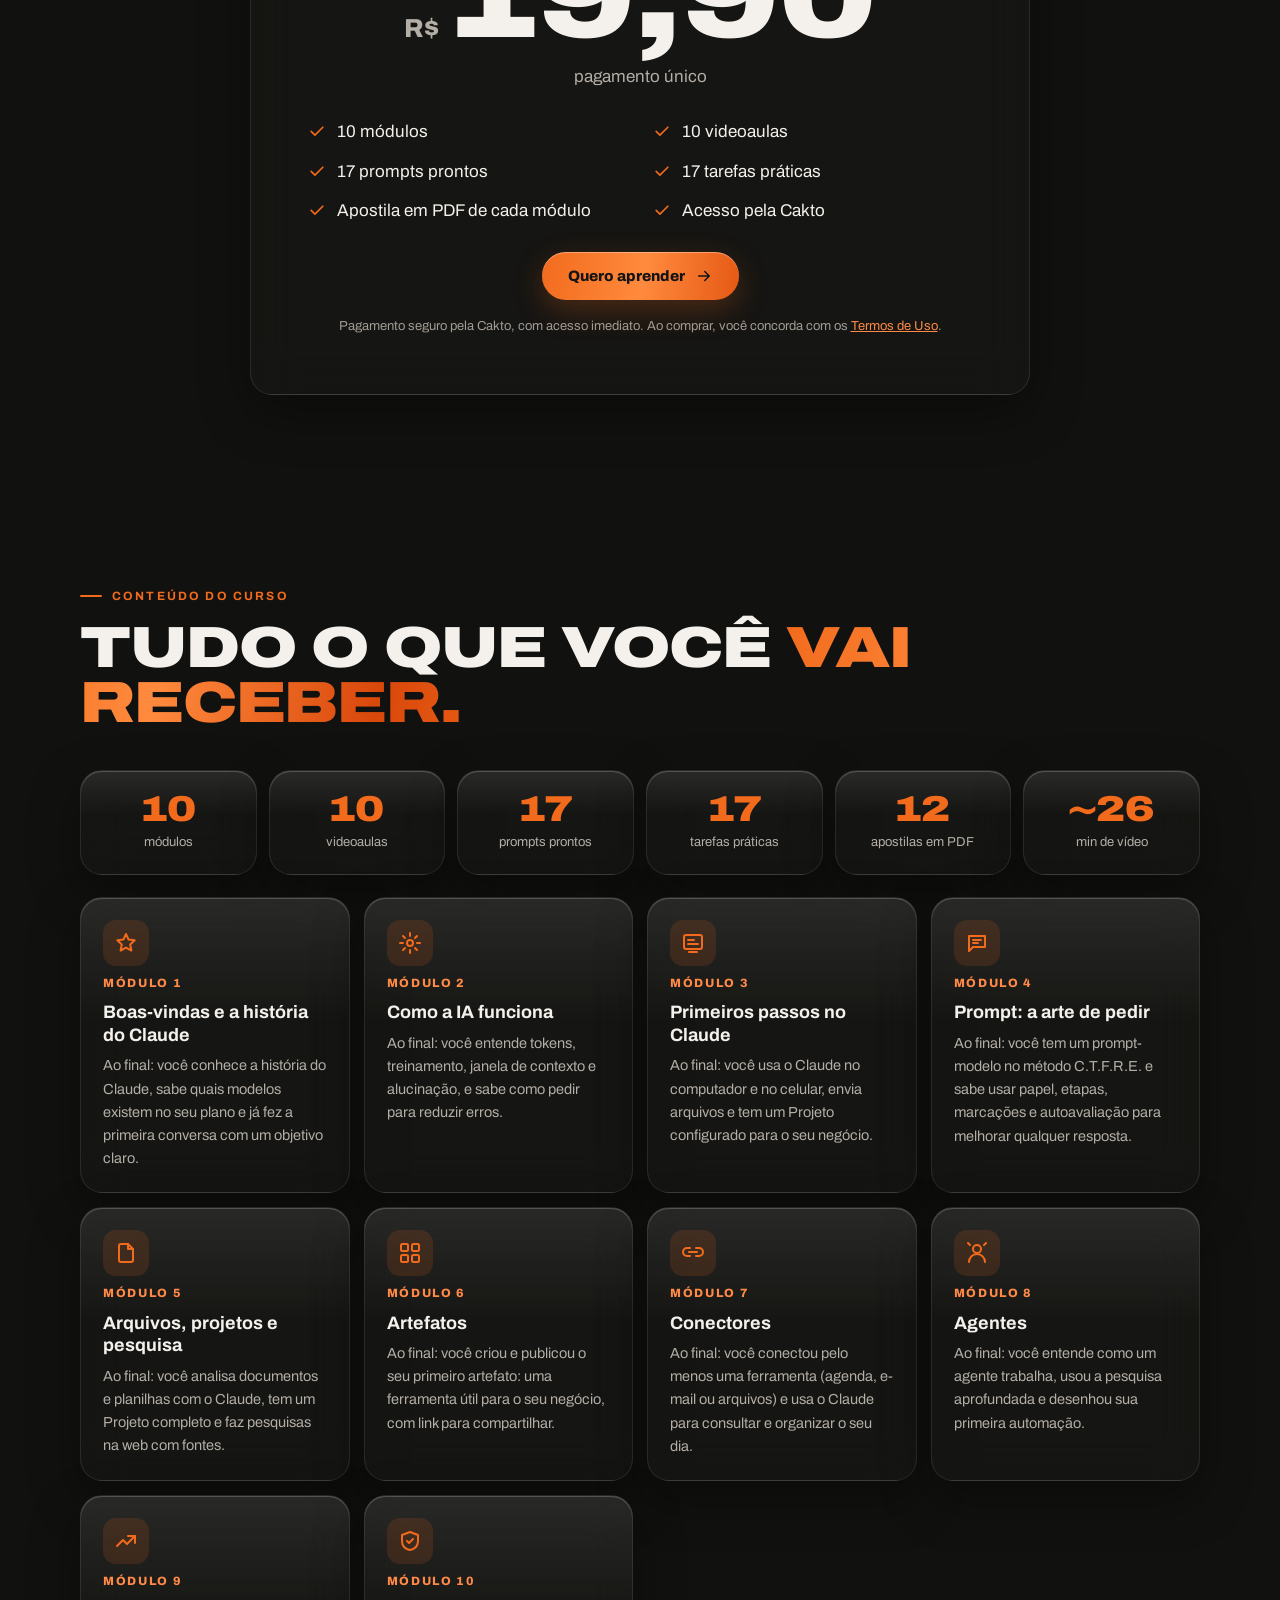
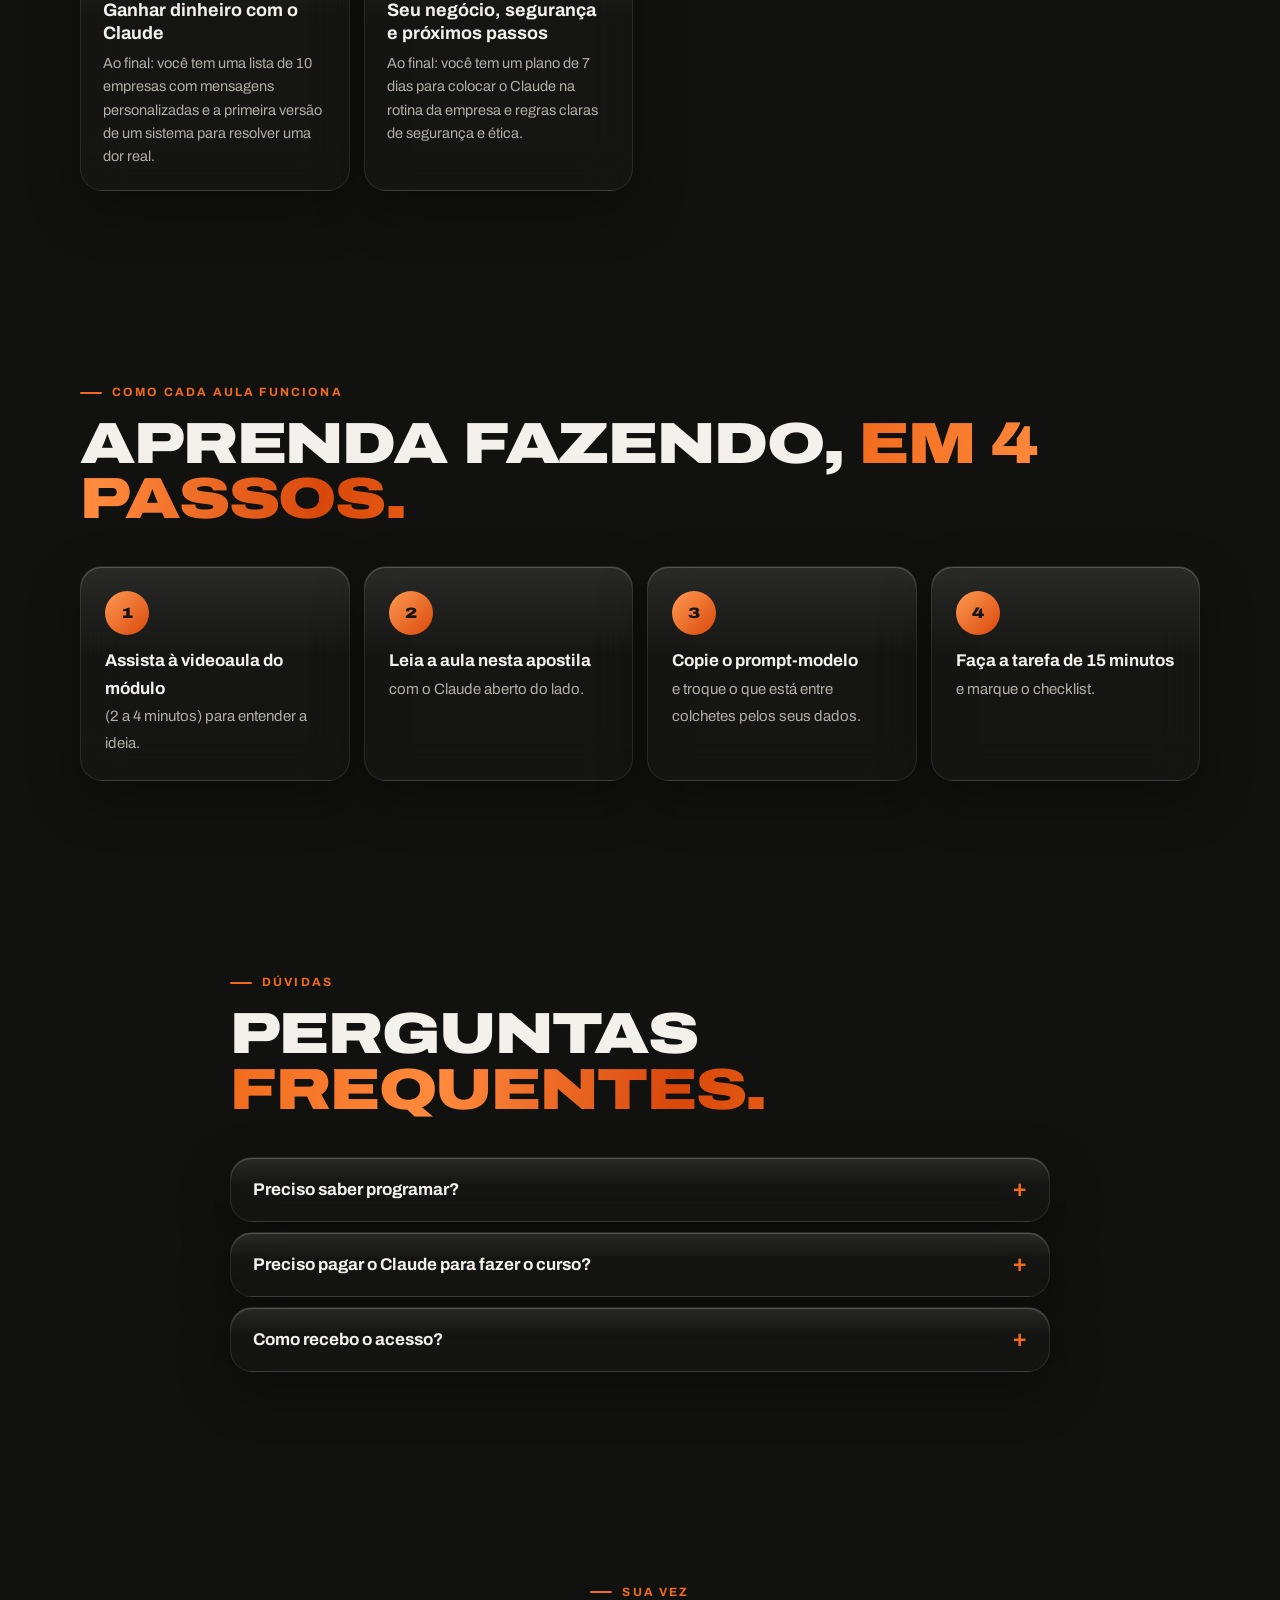
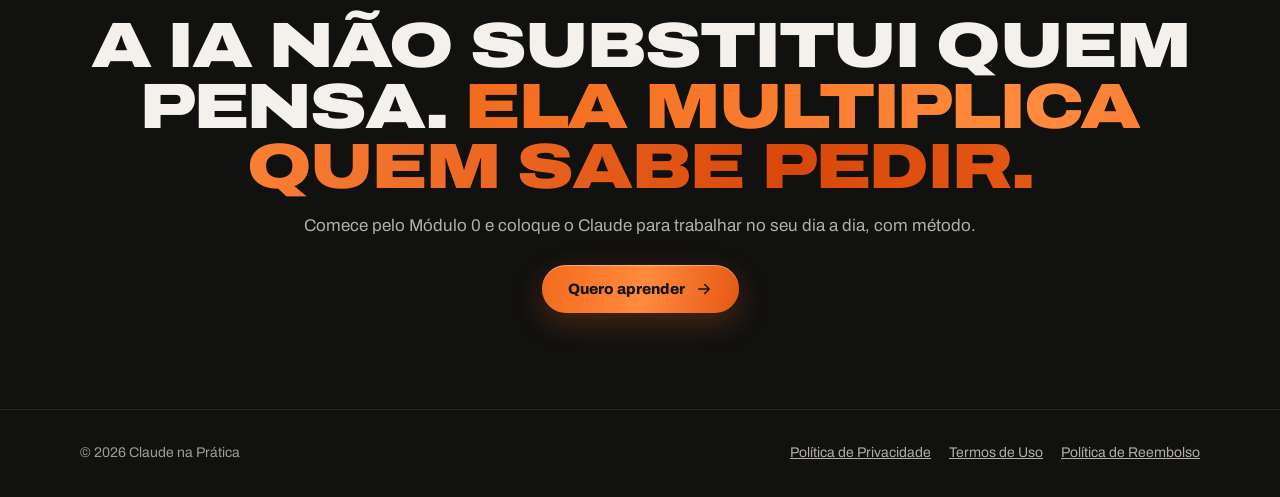
==== commit eb421612: "Publica o curso Co-Authored-By: Claude Opus 5.5 <noreply@anthropic.com>" ====
--- a/claude-na-pratica/index.html
+++ b/claude-na-pratica/index.html
@@ -1,5 +1,5 @@
 <!doctype html><html lang="pt-BR"><head><meta charset="utf-8"><meta name="viewport" content="width=device-width,initial-scale=1,viewport-fit=cover">
-<title>Claude na Prática · Vitor Emanuel</title><meta name="description" content="Aprenda a usar o Claude de verdade: como a IA funciona, prompts que dão resultado, artefatos, conectores, agentes e como ganhar dinheiro com IA, prospectando clientes e criando sistemas com o Claude Code."><meta name="theme-color" content="#111110">
+<title>Claude na Prática · Curso online</title><meta name="description" content="Aprenda a usar o Claude de verdade: como a IA funciona, prompts que dão resultado, artefatos, conectores, agentes e como ganhar dinheiro com IA, prospectando clientes e criando sistemas com o Claude Code."><meta name="theme-color" content="#111110">
 <style>
 @font-face{font-family:Archivo;font-style:normal;font-display:swap;font-weight:100 900;font-stretch:62% 125%;src:url(../fonts/archivo-latin-standard-normal.woff2) format('woff2-variations')}
 @font-face{font-family:Archivo;font-style:normal;font-display:swap;font-weight:100 900;font-stretch:62% 125%;src:url(../fonts/archivo-latin-ext-standard-normal.woff2) format('woff2-variations');unicode-range:U+0100-024F}
@@ -92,12 +92,12 @@
 
 <section class="preco" id="preco"><div class="wrap"><div class="box glass">
   <h2 class="h h2">Comece hoje a usar o Claude <span class="tag">de verdade.</span></h2>
-  <p class="lead" style="margin-top:12px">Acesso a todos os módulos, apostilas em PDF e prompts prontos, com 7 dias de garantia.</p>
+  <p class="lead" style="margin-top:12px">Acesso a todos os módulos, apostilas em PDF e prompts prontos, com acesso imediato.</p>
   <div class="valor"><span class="un">R$</span><span class="n">19,90</span></div>
   <div class="cond">pagamento único</div>
   <ul class="benef"><li><svg  viewBox="0 0 24 24" fill="none" stroke="currentColor" stroke-width="2" stroke-linecap="round" stroke-linejoin="round" aria-hidden="true"><path d="M5 12.5l4.5 4.5L19 7.5"/></svg><span>10 módulos</span></li><li><svg  viewBox="0 0 24 24" fill="none" stroke="currentColor" stroke-width="2" stroke-linecap="round" stroke-linejoin="round" aria-hidden="true"><path d="M5 12.5l4.5 4.5L19 7.5"/></svg><span>10 videoaulas</span></li><li><svg  viewBox="0 0 24 24" fill="none" stroke="currentColor" stroke-width="2" stroke-linecap="round" stroke-linejoin="round" aria-hidden="true"><path d="M5 12.5l4.5 4.5L19 7.5"/></svg><span>17 prompts prontos</span></li><li><svg  viewBox="0 0 24 24" fill="none" stroke="currentColor" stroke-width="2" stroke-linecap="round" stroke-linejoin="round" aria-hidden="true"><path d="M5 12.5l4.5 4.5L19 7.5"/></svg><span>17 tarefas práticas</span></li><li><svg  viewBox="0 0 24 24" fill="none" stroke="currentColor" stroke-width="2" stroke-linecap="round" stroke-linejoin="round" aria-hidden="true"><path d="M5 12.5l4.5 4.5L19 7.5"/></svg><span>Apostila em PDF de cada módulo</span></li><li><svg  viewBox="0 0 24 24" fill="none" stroke="currentColor" stroke-width="2" stroke-linecap="round" stroke-linejoin="round" aria-hidden="true"><path d="M5 12.5l4.5 4.5L19 7.5"/></svg><span>Acesso pela Cakto</span></li></ul>
   <a class="btn pri" href="https://pay.cakto.com.br/32dsh9c_1365590">Quero aprender <svg  viewBox="0 0 24 24" fill="none" stroke="currentColor" stroke-width="2" stroke-linecap="round" stroke-linejoin="round" aria-hidden="true"><path d="M5 12h14M13 6l6 6-6 6"/></svg></a>
-  <p class="miudas">Pagamento seguro pela Cakto. <strong>7 dias de garantia</strong> com reembolso total. Ao comprar, você concorda com os <a href="../termos.html">Termos de Uso</a> e a <a href="../reembolso.html">Política de Reembolso</a>.</p>
+  <p class="miudas">Pagamento seguro pela Cakto, com acesso imediato. Ao comprar, você concorda com os <a href="../termos.html">Termos de Uso</a>.</p>
 </div></div></section>
 
 <section id="conteudo"><div class="wrap">
@@ -109,12 +109,11 @@
 <section><div class="wrap">
   <div class="sec-hd"><span class="eyebrow">Como cada aula funciona</span><h2 class="h h2">Aprenda fazendo, <span class="tag">em 4 passos.</span></h2></div>
   <div class="passos"><div class="passo glass"><span class="n">1</span><b>Assista à videoaula do módulo</b><span>(2 a 4 minutos) para entender a ideia.</span></div><div class="passo glass"><span class="n">2</span><b>Leia a aula nesta apostila</b><span>com o Claude aberto do lado.</span></div><div class="passo glass"><span class="n">3</span><b>Copie o prompt-modelo</b><span>e troque o que está entre colchetes pelos seus dados.</span></div><div class="passo glass"><span class="n">4</span><b>Faça a tarefa de 15 minutos</b><span>e marque o checklist.</span></div></div>
-  <div class="garantia glass"><div class="selo"><div><b>7</b><span>dias</span></div></div><div><h3>Direito de arrependimento (7 dias)</h3><p>Você tem <strong>7 dias corridos</strong>, contados da compra, para desistir e receber <strong>100% do valor de volta</strong>, sem precisar explicar o motivo.</p></div></div>
 </div></section>
 
 <section><div class="wrap" style="max-width:860px">
   <div class="sec-hd"><span class="eyebrow">Dúvidas</span><h2 class="h h2">Perguntas <span class="tag">frequentes.</span></h2></div>
-  <details class="glass"><summary>Preciso saber programar?</summary><p>Não. O curso começa do zero. Os módulos de artefatos e de Claude Code mostram como criar páginas e sistemas conversando em português.</p></details><details class="glass"><summary>Preciso pagar o Claude para fazer o curso?</summary><p>O plano gratuito serve para começar. Alguns recursos, como conectores, agentes e o Claude Code, aparecem nos planos pagos, e o curso avisa quando for o caso.</p></details><details class="glass"><summary>Como recebo o acesso?</summary><p>O pagamento é feito na Cakto, com Pix ou cartão. Depois da confirmação, você recebe o acesso à área do aluno com as videoaulas e as apostilas em PDF.</p></details><details class="glass"><summary>E se eu não gostar?</summary><p>Você tem 7 dias corridos, contados da compra, para desistir e receber 100% do valor de volta, sem precisar explicar o motivo.</p></details>
+  <details class="glass"><summary>Preciso saber programar?</summary><p>Não. O curso começa do zero. Os módulos de artefatos e de Claude Code mostram como criar páginas e sistemas conversando em português.</p></details><details class="glass"><summary>Preciso pagar o Claude para fazer o curso?</summary><p>O plano gratuito serve para começar. Alguns recursos, como conectores, agentes e o Claude Code, aparecem nos planos pagos, e o curso avisa quando for o caso.</p></details><details class="glass"><summary>Como recebo o acesso?</summary><p>O pagamento é feito na Cakto, com Pix ou cartão. Depois da confirmação, você recebe o acesso à área do aluno com as videoaulas e as apostilas em PDF.</p></details>
 </div></section>
 
 <section class="final"><div class="wrap">
@@ -124,7 +123,7 @@
   <a class="btn pri" href="https://pay.cakto.com.br/32dsh9c_1365590">Quero aprender <svg  viewBox="0 0 24 24" fill="none" stroke="currentColor" stroke-width="2" stroke-linecap="round" stroke-linejoin="round" aria-hidden="true"><path d="M5 12h14M13 6l6 6-6 6"/></svg></a>
 </div></section>
 </main>
-<footer><div class="wrap"><span>© <span id="ano"></span> Vitor Emanuel. Empresa Inteligente, NuRec Company e Layer Studio são marcas de seus titulares.</span>
+<footer><div class="wrap"><span>© <span id="ano"></span> Claude na Prática</span>
 <nav><a href="../privacidade.html">Política de Privacidade</a><a href="../termos.html">Termos de Uso</a><a href="../reembolso.html">Política de Reembolso</a></nav></div></footer>
 <div class="barra-cel glass" id="barraCel"><div><b>R$ 19,90</b><small>pagamento único</small></div><a class="btn pri sm" href="https://pay.cakto.com.br/32dsh9c_1365590">Quero aprender</a></div>
 <script>
